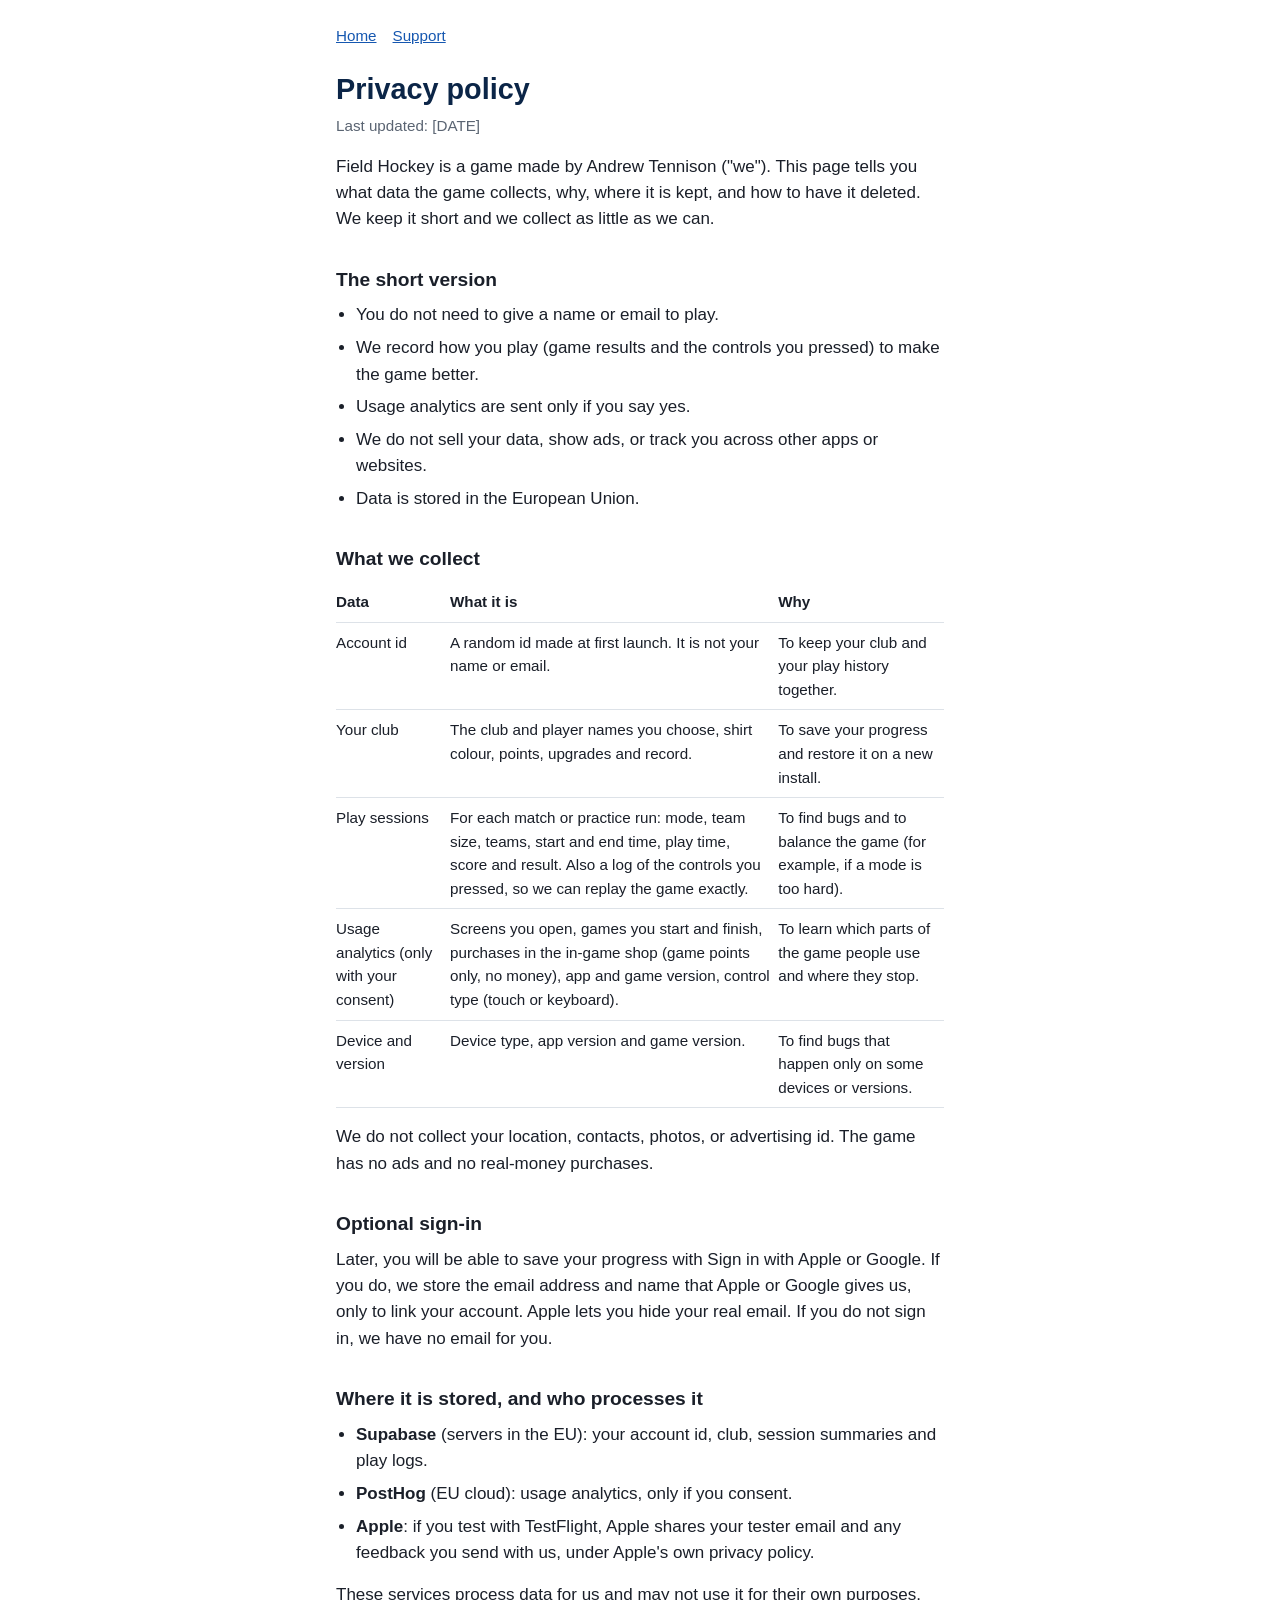
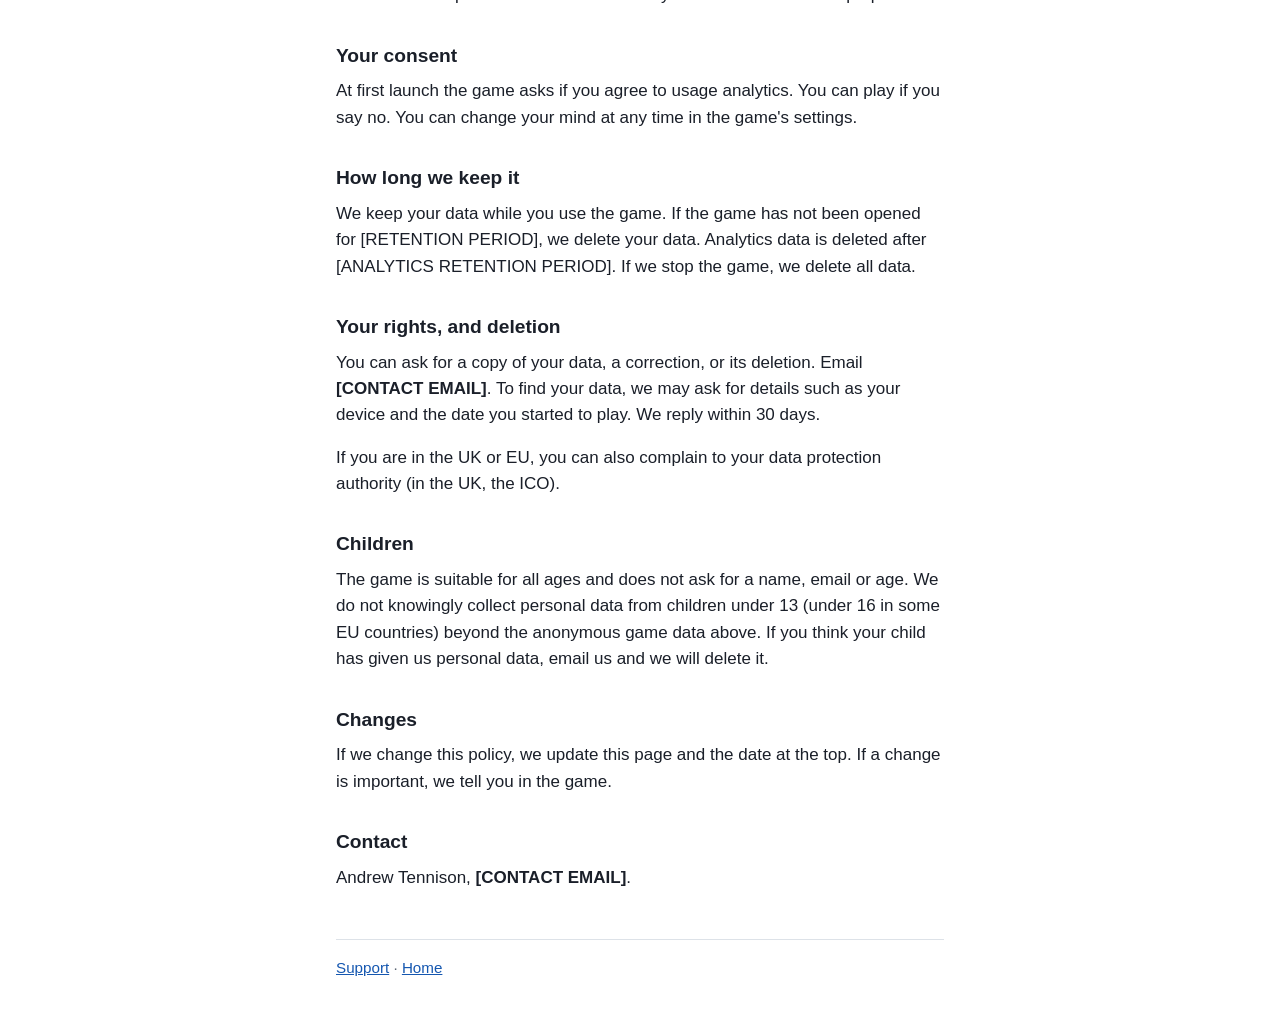
==== privacy.html @ b61c2459 "Add privacy policy and support page (C9 part 1) Static home, privacy and support pages with one shar" ====
<!doctype html>
<html lang="en">
<head>
  <meta charset="utf-8">
  <meta name="viewport" content="width=device-width, initial-scale=1, viewport-fit=cover">
  <title>Field Hockey privacy policy</title>
  <meta name="description" content="What data the Field Hockey game collects, why, and how to ask for deletion.">
  <link rel="stylesheet" href="style.css">
</head>
<body>
<main>
  <nav><a href="index.html">Home</a><a href="support.html">Support</a></nav>
  <h1>Privacy policy</h1>
  <p class="muted">Last updated: [DATE]</p>

  <p>Field Hockey is a game made by Andrew Tennison ("we"). This page tells you what data the game collects, why, where it is kept, and how to have it deleted. We keep it short and we collect as little as we can.</p>

  <h2>The short version</h2>
  <ul>
    <li>You do not need to give a name or email to play.</li>
    <li>We record how you play (game results and the controls you pressed) to make the game better.</li>
    <li>Usage analytics are sent only if you say yes.</li>
    <li>We do not sell your data, show ads, or track you across other apps or websites.</li>
    <li>Data is stored in the European Union.</li>
  </ul>

  <h2>What we collect</h2>
  <table>
    <tr><th>Data</th><th>What it is</th><th>Why</th></tr>
    <tr>
      <td>Account id</td>
      <td>A random id made at first launch. It is not your name or email.</td>
      <td>To keep your club and your play history together.</td>
    </tr>
    <tr>
      <td>Your club</td>
      <td>The club and player names you choose, shirt colour, points, upgrades and record.</td>
      <td>To save your progress and restore it on a new install.</td>
    </tr>
    <tr>
      <td>Play sessions</td>
      <td>For each match or practice run: mode, team size, teams, start and end time, play time, score and result. Also a log of the controls you pressed, so we can replay the game exactly.</td>
      <td>To find bugs and to balance the game (for example, if a mode is too hard).</td>
    </tr>
    <tr>
      <td>Usage analytics (only with your consent)</td>
      <td>Screens you open, games you start and finish, purchases in the in-game shop (game points only, no money), app and game version, control type (touch or keyboard).</td>
      <td>To learn which parts of the game people use and where they stop.</td>
    </tr>
    <tr>
      <td>Device and version</td>
      <td>Device type, app version and game version.</td>
      <td>To find bugs that happen only on some devices or versions.</td>
    </tr>
  </table>
  <p>We do not collect your location, contacts, photos, or advertising id. The game has no ads and no real-money purchases.</p>

  <h2>Optional sign-in</h2>
  <p>Later, you will be able to save your progress with Sign in with Apple or Google. If you do, we store the email address and name that Apple or Google gives us, only to link your account. Apple lets you hide your real email. If you do not sign in, we have no email for you.</p>

  <h2>Where it is stored, and who processes it</h2>
  <ul>
    <li><strong>Supabase</strong> (servers in the EU): your account id, club, session summaries and play logs.</li>
    <li><strong>PostHog</strong> (EU cloud): usage analytics, only if you consent.</li>
    <li><strong>Apple</strong>: if you test with TestFlight, Apple shares your tester email and any feedback you send with us, under Apple's own privacy policy.</li>
  </ul>
  <p>These services process data for us and may not use it for their own purposes.</p>

  <h2>Your consent</h2>
  <p>At first launch the game asks if you agree to usage analytics. You can play if you say no. You can change your mind at any time in the game's settings.</p>

  <h2>How long we keep it</h2>
  <p>We keep your data while you use the game. If the game has not been opened for [RETENTION PERIOD], we delete your data. Analytics data is deleted after [ANALYTICS RETENTION PERIOD]. If we stop the game, we delete all data.</p>

  <h2>Your rights, and deletion</h2>
  <p>You can ask for a copy of your data, a correction, or its deletion. Email <strong>[CONTACT EMAIL]</strong>. To find your data, we may ask for details such as your device and the date you started to play. We reply within 30 days.</p>
  <p>If you are in the UK or EU, you can also complain to your data protection authority (in the UK, the ICO).</p>

  <h2>Children</h2>
  <p>The game is suitable for all ages and does not ask for a name, email or age. We do not knowingly collect personal data from children under 13 (under 16 in some EU countries) beyond the anonymous game data above. If you think your child has given us personal data, email us and we will delete it.</p>

  <h2>Changes</h2>
  <p>If we change this policy, we update this page and the date at the top. If a change is important, we tell you in the game.</p>

  <h2>Contact</h2>
  <p>Andrew Tennison, <strong>[CONTACT EMAIL]</strong>.</p>

  <footer class="muted"><a href="support.html">Support</a> · <a href="index.html">Home</a></footer>
</main>
</body>
</html>
---- style.css ----
/* One shared style for every page. Plain, readable, phone first. */
:root {
  --bg: #ffffff;
  --text: #1a1f29;
  --muted: #5a6472;
  --accent: #0b2547;
  --link: #1557b0;
  --rule: #dde2e8;
  --note: #fff7dc;
}
@media (prefers-color-scheme: dark) {
  :root {
    --bg: #0f141b;
    --text: #e8ecf1;
    --muted: #a3adba;
    --accent: #9cc3ff;
    --link: #8ab8ff;
    --rule: #2a323d;
    --note: #2b2614;
  }
}
* { box-sizing: border-box; }
html { -webkit-text-size-adjust: 100%; }
body {
  margin: 0;
  background: var(--bg);
  color: var(--text);
  font: 17px/1.55 -apple-system, BlinkMacSystemFont, "Segoe UI", Roboto, Helvetica, Arial, sans-serif;
}
main {
  max-width: 40rem;
  margin: 0 auto;
  padding: 1.5rem max(16px, env(safe-area-inset-right)) 3rem max(16px, env(safe-area-inset-left));
}
nav { font-size: 0.95rem; margin-bottom: 1.5rem; }
nav a { margin-right: 1rem; }
h1 { color: var(--accent); font-size: 1.8rem; line-height: 1.2; margin: 0 0 0.5rem; }
h2 { font-size: 1.2rem; margin: 2rem 0 0.5rem; }
p, ul { margin: 0 0 1rem; }
ul { padding-left: 1.25rem; }
li { margin-bottom: 0.4rem; }
a { color: var(--link); }
.muted { color: var(--muted); font-size: 0.95rem; }
.note { background: var(--note); border-radius: 6px; padding: 0.75rem 1rem; }
table { border-collapse: collapse; width: 100%; margin: 0 0 1rem; font-size: 0.95rem; }
th, td { text-align: left; vertical-align: top; padding: 0.5rem 0.5rem 0.5rem 0; border-bottom: 1px solid var(--rule); }
th { font-weight: 600; }
footer { margin-top: 3rem; border-top: 1px solid var(--rule); padding-top: 1rem; }
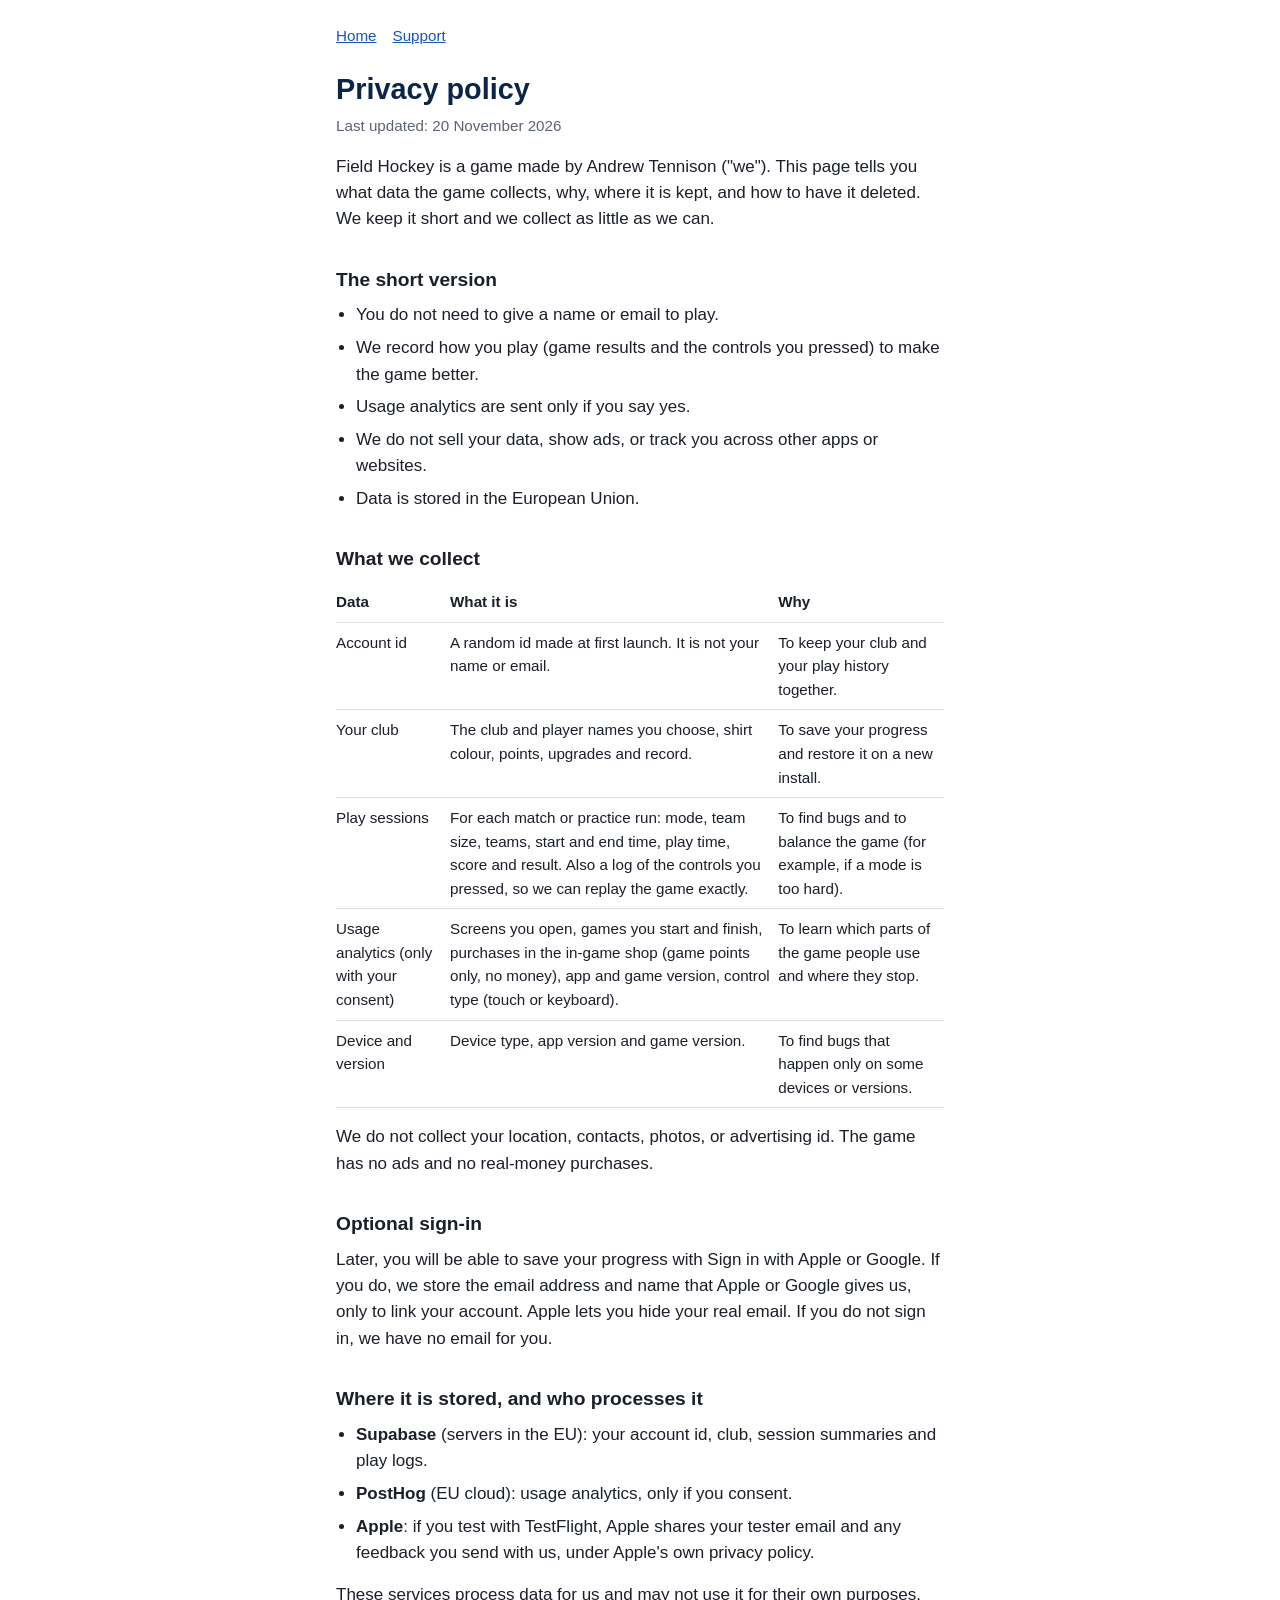
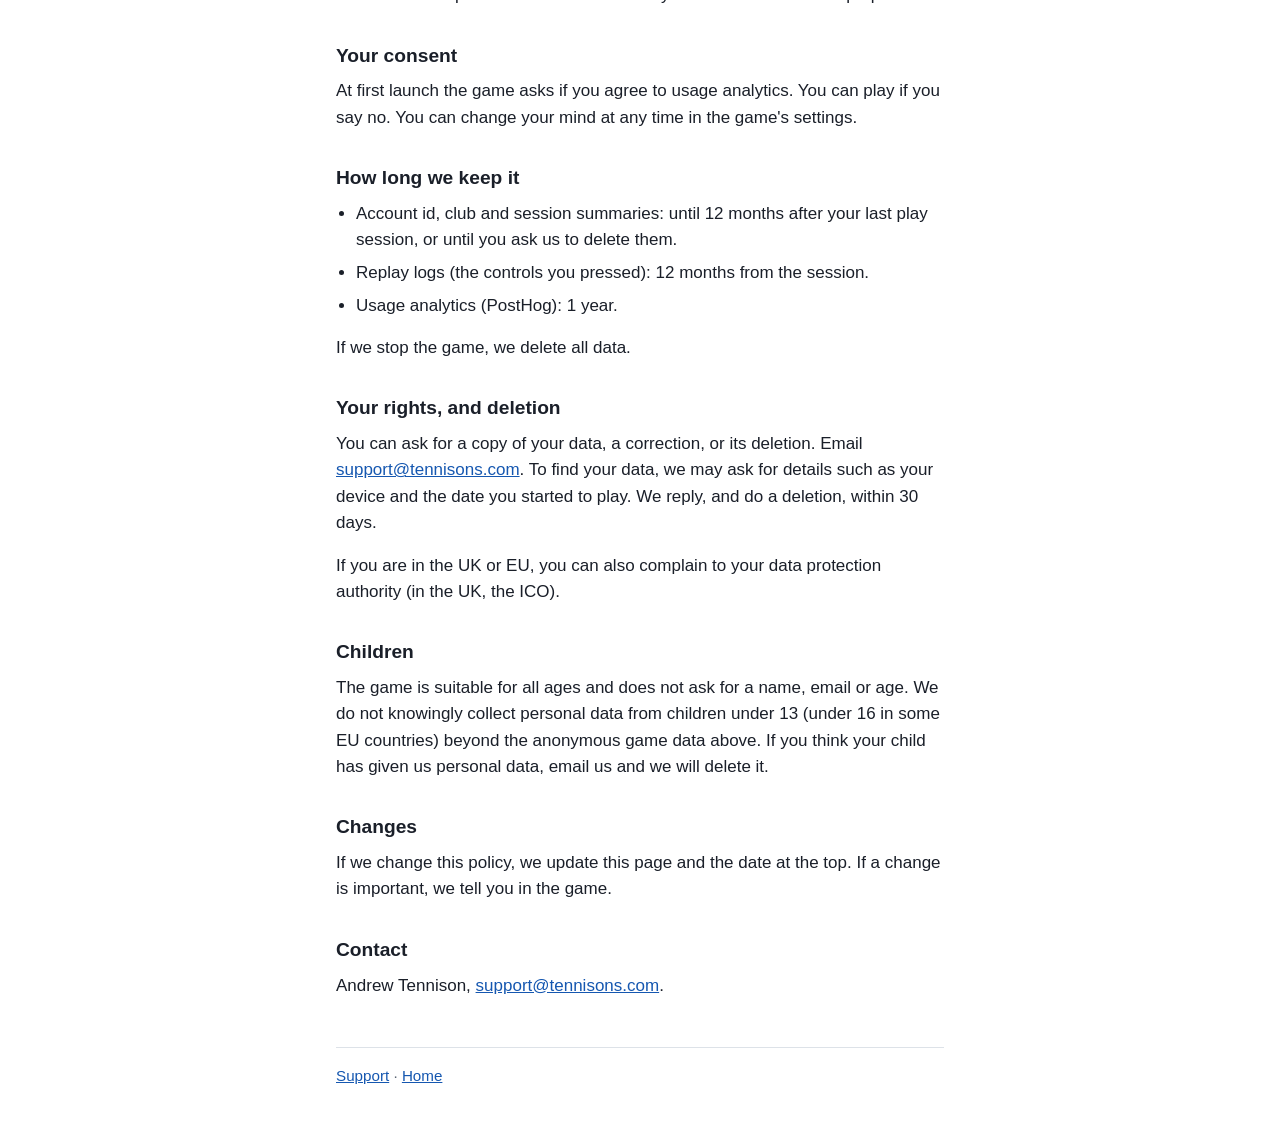
==== commit 43f0bd0c: "Fill in contact email, date and retention periods Co-Authored-By: Claude Opus 5.5 <noreply@anthropic" ====
--- a/privacy.html
+++ b/privacy.html
@@ -11,7 +11,7 @@
 <main>
   <nav><a href="index.html">Home</a><a href="support.html">Support</a></nav>
   <h1>Privacy policy</h1>
-  <p class="muted">Last updated: [DATE]</p>
+  <p class="muted">Last updated: 20 November 2026</p>
 
   <p>Field Hockey is a game made by Andrew Tennison ("we"). This page tells you what data the game collects, why, where it is kept, and how to have it deleted. We keep it short and we collect as little as we can.</p>
 
@@ -70,10 +70,15 @@
   <p>At first launch the game asks if you agree to usage analytics. You can play if you say no. You can change your mind at any time in the game's settings.</p>
 
   <h2>How long we keep it</h2>
-  <p>We keep your data while you use the game. If the game has not been opened for [RETENTION PERIOD], we delete your data. Analytics data is deleted after [ANALYTICS RETENTION PERIOD]. If we stop the game, we delete all data.</p>
+  <ul>
+    <li>Account id, club and session summaries: until 12 months after your last play session, or until you ask us to delete them.</li>
+    <li>Replay logs (the controls you pressed): 12 months from the session.</li>
+    <li>Usage analytics (PostHog): 1 year.</li>
+  </ul>
+  <p>If we stop the game, we delete all data.</p>
 
   <h2>Your rights, and deletion</h2>
-  <p>You can ask for a copy of your data, a correction, or its deletion. Email <strong>[CONTACT EMAIL]</strong>. To find your data, we may ask for details such as your device and the date you started to play. We reply within 30 days.</p>
+  <p>You can ask for a copy of your data, a correction, or its deletion. Email <a href="mailto:support@tennisons.com">support@tennisons.com</a>. To find your data, we may ask for details such as your device and the date you started to play. We reply, and do a deletion, within 30 days.</p>
   <p>If you are in the UK or EU, you can also complain to your data protection authority (in the UK, the ICO).</p>
 
   <h2>Children</h2>
@@ -83,7 +88,7 @@
   <p>If we change this policy, we update this page and the date at the top. If a change is important, we tell you in the game.</p>
 
   <h2>Contact</h2>
-  <p>Andrew Tennison, <strong>[CONTACT EMAIL]</strong>.</p>
+  <p>Andrew Tennison, <a href="mailto:support@tennisons.com">support@tennisons.com</a>.</p>
 
   <footer class="muted"><a href="support.html">Support</a> · <a href="index.html">Home</a></footer>
 </main>
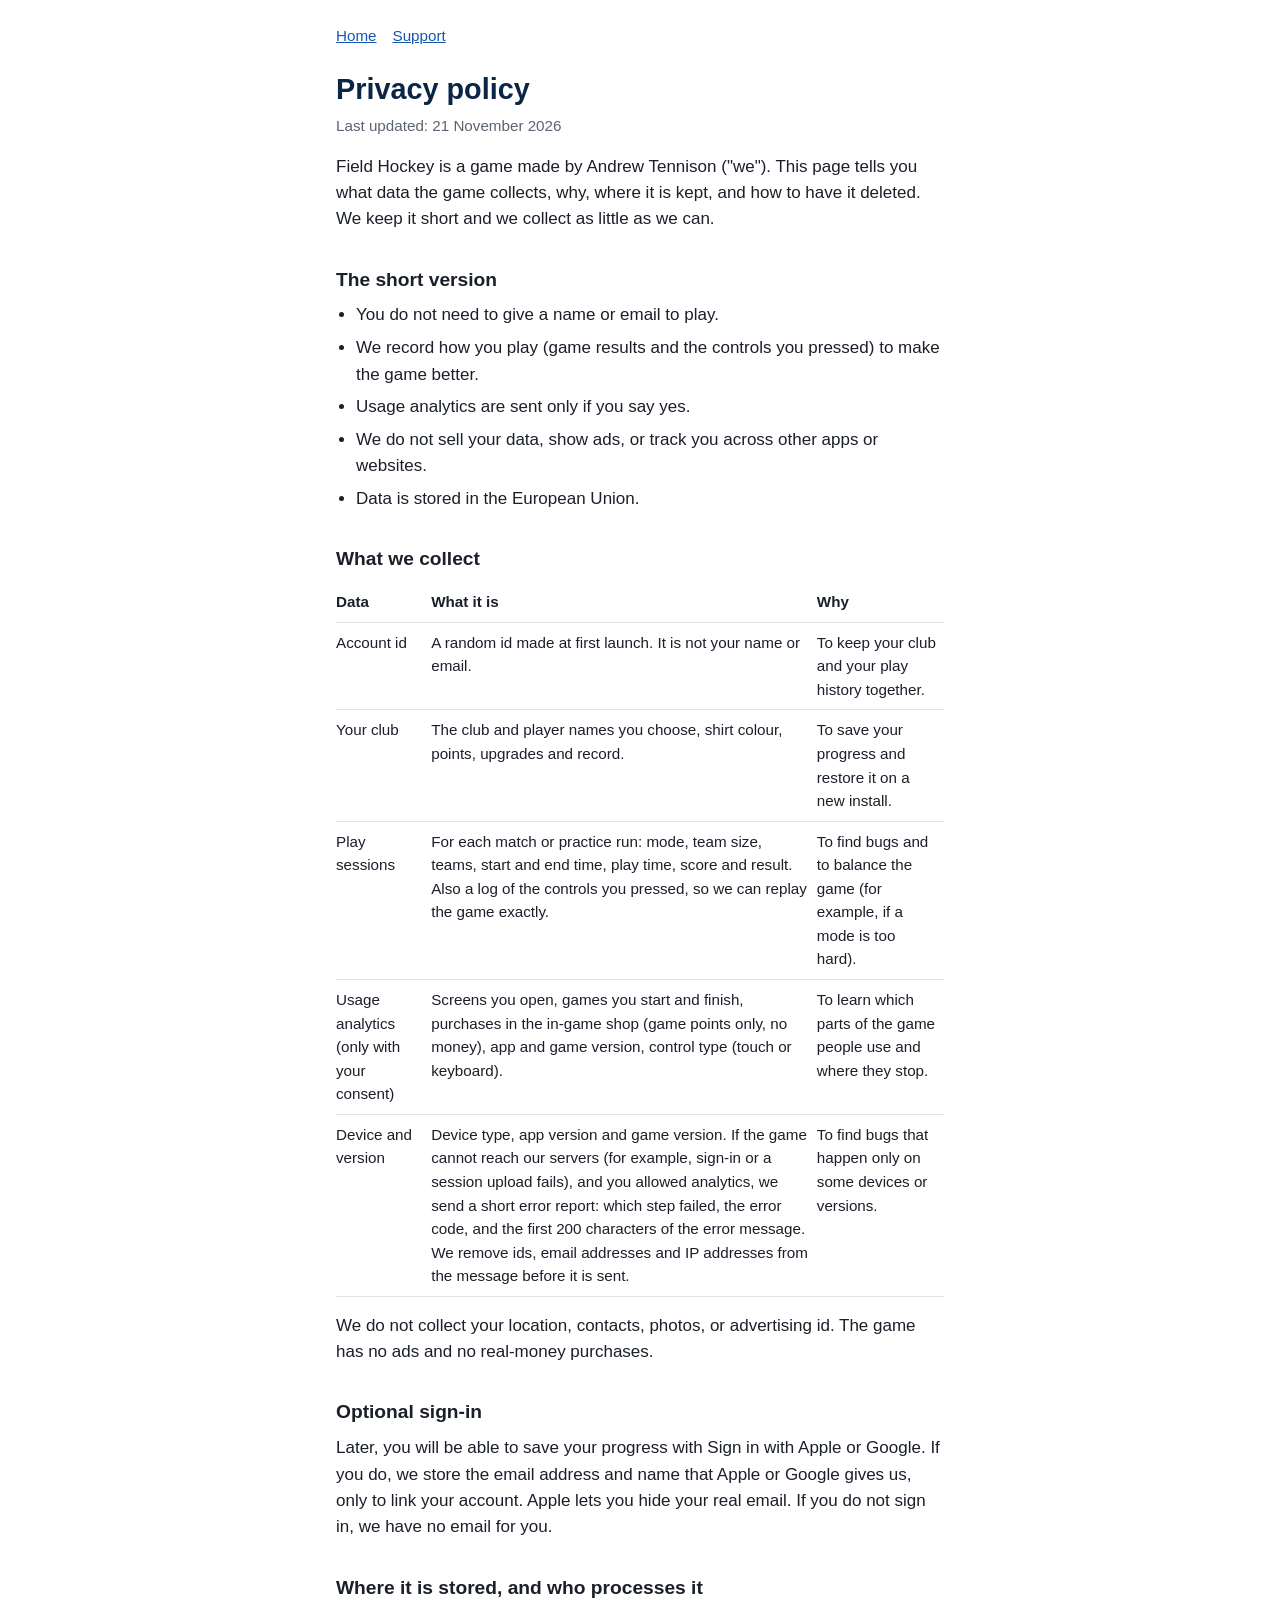
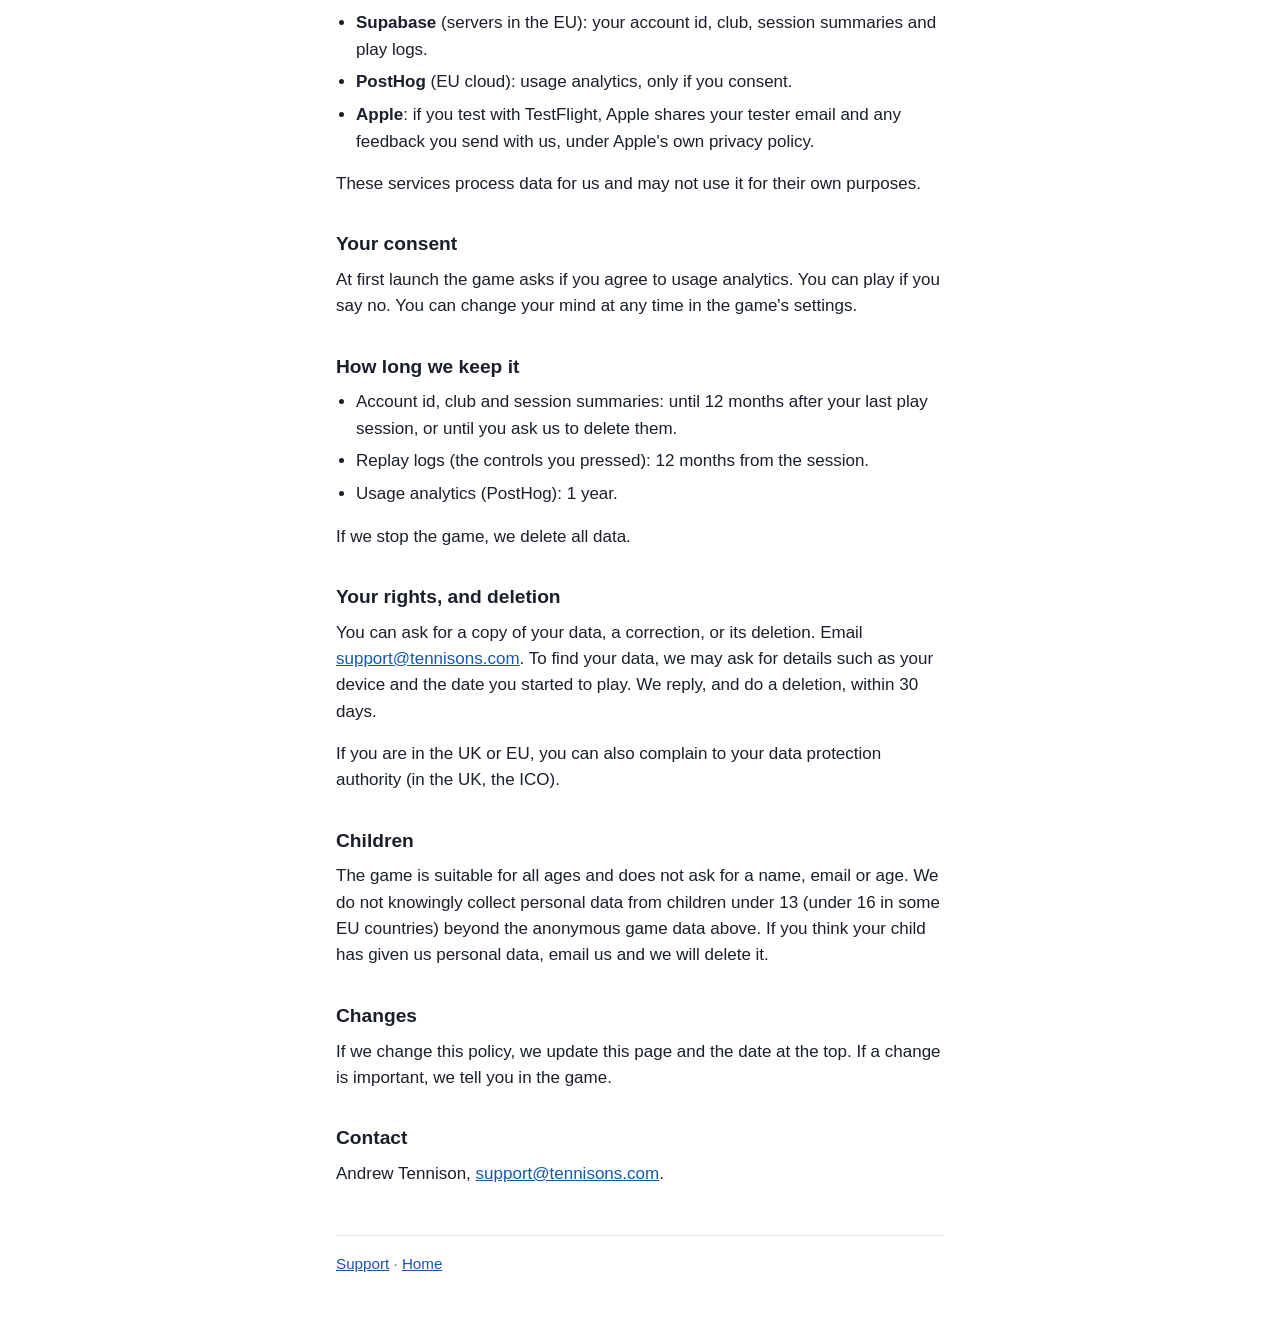
==== commit 9b510f0d: "Privacy: error reports (cloud_error) Describe the short error report the game sends when it cannot r" ====
--- a/privacy.html
+++ b/privacy.html
@@ -11,7 +11,7 @@
 <main>
   <nav><a href="index.html">Home</a><a href="support.html">Support</a></nav>
   <h1>Privacy policy</h1>
-  <p class="muted">Last updated: 20 November 2026</p>
+  <p class="muted">Last updated: 21 November 2026</p>
 
   <p>Field Hockey is a game made by Andrew Tennison ("we"). This page tells you what data the game collects, why, where it is kept, and how to have it deleted. We keep it short and we collect as little as we can.</p>
 
@@ -49,7 +49,7 @@
     </tr>
     <tr>
       <td>Device and version</td>
-      <td>Device type, app version and game version.</td>
+      <td>Device type, app version and game version. If the game cannot reach our servers (for example, sign-in or a session upload fails), and you allowed analytics, we send a short error report: which step failed, the error code, and the first 200 characters of the error message. We remove ids, email addresses and IP addresses from the message before it is sent.</td>
       <td>To find bugs that happen only on some devices or versions.</td>
     </tr>
   </table>
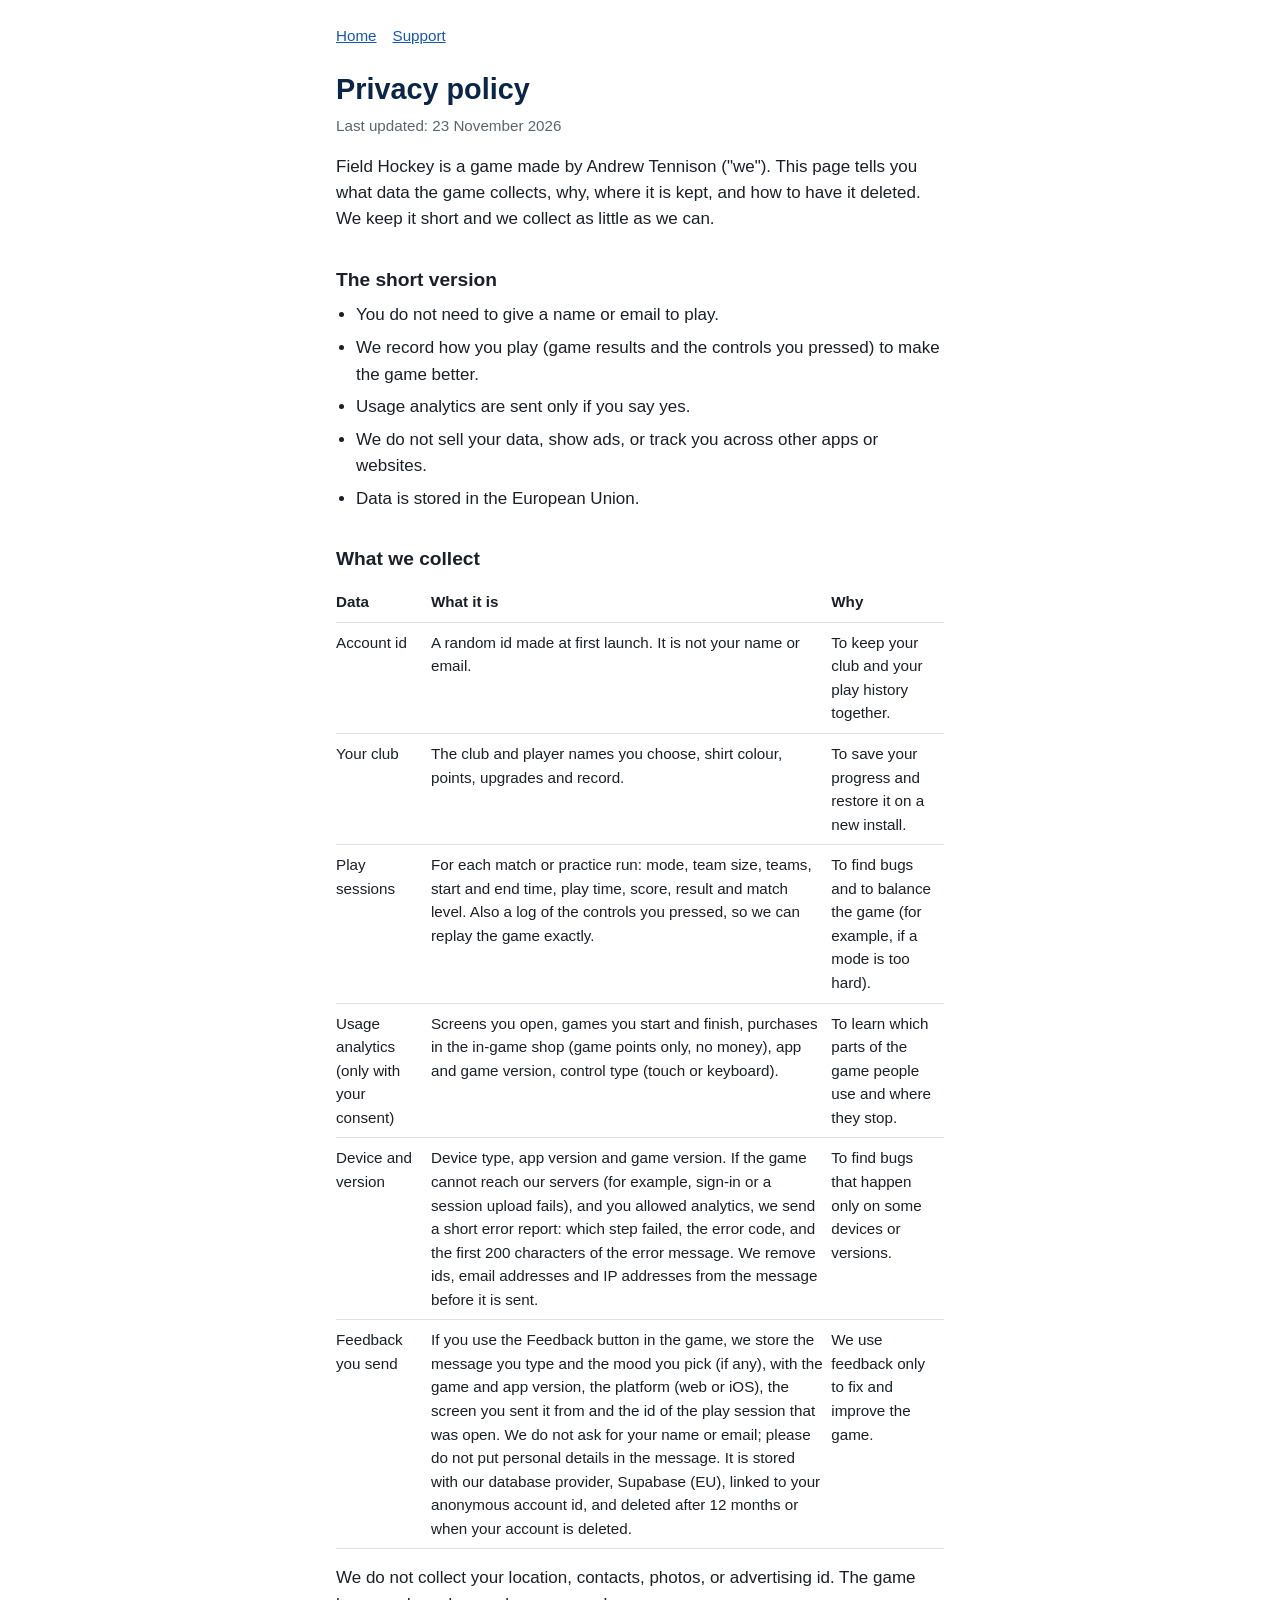
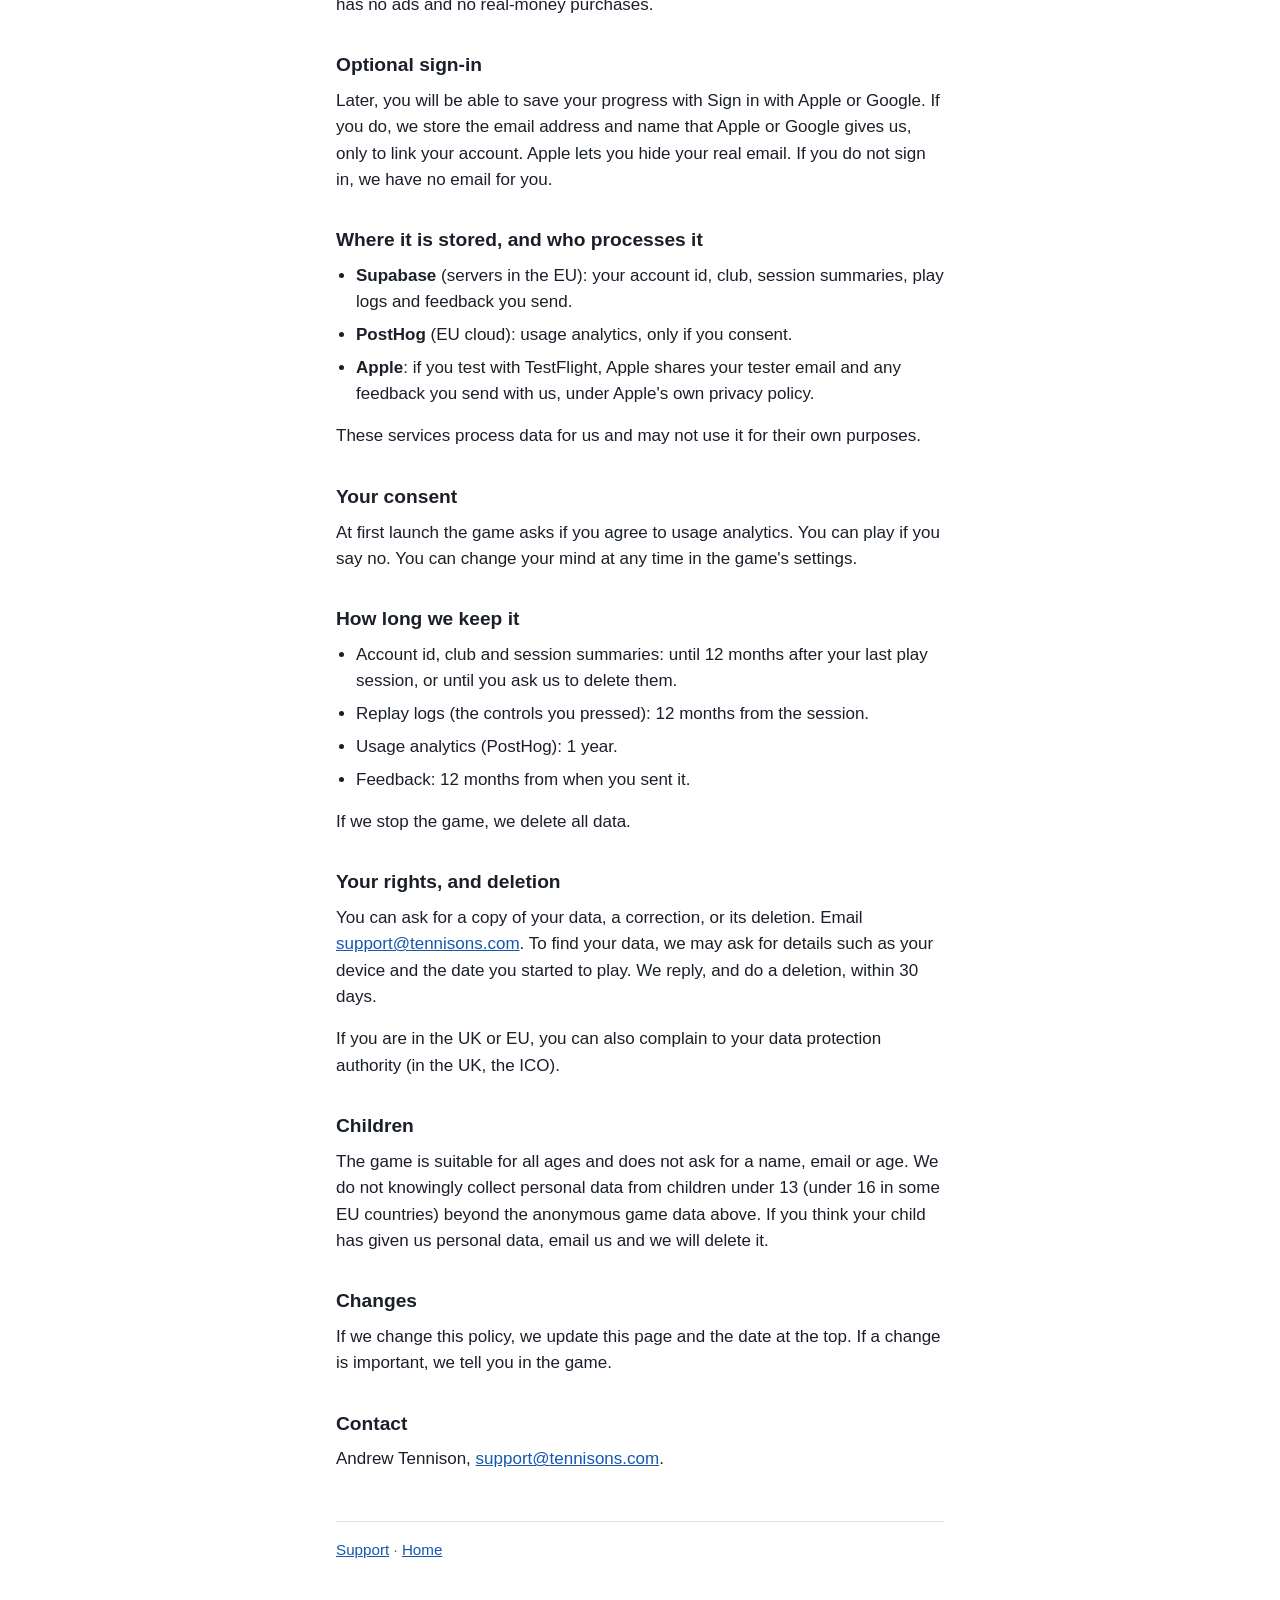
==== commit 20eb8206: "Privacy: feedback and match level Add feedback to what we collect, storage and retention. Add match " ====
--- a/privacy.html
+++ b/privacy.html
@@ -11,7 +11,7 @@
 <main>
   <nav><a href="index.html">Home</a><a href="support.html">Support</a></nav>
   <h1>Privacy policy</h1>
-  <p class="muted">Last updated: 21 November 2026</p>
+  <p class="muted">Last updated: 23 November 2026</p>
 
   <p>Field Hockey is a game made by Andrew Tennison ("we"). This page tells you what data the game collects, why, where it is kept, and how to have it deleted. We keep it short and we collect as little as we can.</p>
 
@@ -39,7 +39,7 @@
     </tr>
     <tr>
       <td>Play sessions</td>
-      <td>For each match or practice run: mode, team size, teams, start and end time, play time, score and result. Also a log of the controls you pressed, so we can replay the game exactly.</td>
+      <td>For each match or practice run: mode, team size, teams, start and end time, play time, score, result and match level. Also a log of the controls you pressed, so we can replay the game exactly.</td>
       <td>To find bugs and to balance the game (for example, if a mode is too hard).</td>
     </tr>
     <tr>
@@ -52,6 +52,11 @@
       <td>Device type, app version and game version. If the game cannot reach our servers (for example, sign-in or a session upload fails), and you allowed analytics, we send a short error report: which step failed, the error code, and the first 200 characters of the error message. We remove ids, email addresses and IP addresses from the message before it is sent.</td>
       <td>To find bugs that happen only on some devices or versions.</td>
     </tr>
+    <tr>
+      <td>Feedback you send</td>
+      <td>If you use the Feedback button in the game, we store the message you type and the mood you pick (if any), with the game and app version, the platform (web or iOS), the screen you sent it from and the id of the play session that was open. We do not ask for your name or email; please do not put personal details in the message. It is stored with our database provider, Supabase (EU), linked to your anonymous account id, and deleted after 12 months or when your account is deleted.</td>
+      <td>We use feedback only to fix and improve the game.</td>
+    </tr>
   </table>
   <p>We do not collect your location, contacts, photos, or advertising id. The game has no ads and no real-money purchases.</p>
 
@@ -60,7 +65,7 @@
 
   <h2>Where it is stored, and who processes it</h2>
   <ul>
-    <li><strong>Supabase</strong> (servers in the EU): your account id, club, session summaries and play logs.</li>
+    <li><strong>Supabase</strong> (servers in the EU): your account id, club, session summaries, play logs and feedback you send.</li>
     <li><strong>PostHog</strong> (EU cloud): usage analytics, only if you consent.</li>
     <li><strong>Apple</strong>: if you test with TestFlight, Apple shares your tester email and any feedback you send with us, under Apple's own privacy policy.</li>
   </ul>
@@ -74,6 +79,7 @@
     <li>Account id, club and session summaries: until 12 months after your last play session, or until you ask us to delete them.</li>
     <li>Replay logs (the controls you pressed): 12 months from the session.</li>
     <li>Usage analytics (PostHog): 1 year.</li>
+    <li>Feedback: 12 months from when you sent it.</li>
   </ul>
   <p>If we stop the game, we delete all data.</p>
 
